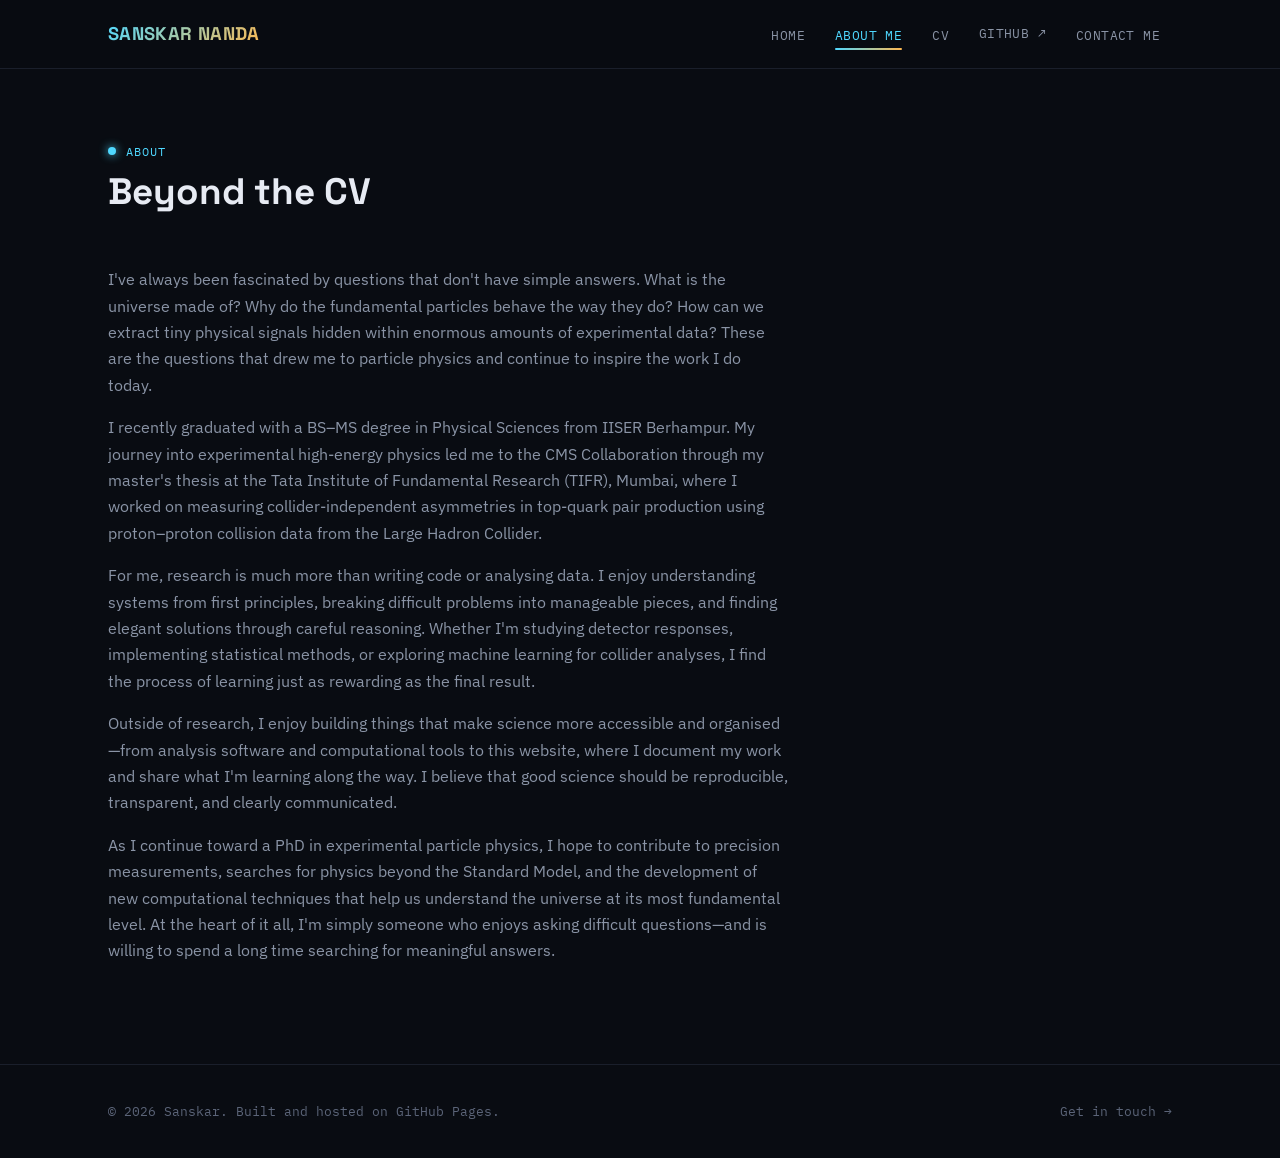
==== about.html @ da6ea50c "Initial Site" ====
<!DOCTYPE html>
<html lang="en">
<head>
<meta charset="UTF-8">
<meta name="viewport" content="width=device-width, initial-scale=1.0">
<title>About — Sanskar</title>
<link rel="preconnect" href="https://fonts.googleapis.com">
<link rel="preconnect" href="https://fonts.gstatic.com" crossorigin>
<link href="https://fonts.googleapis.com/css2?family=IBM+Plex+Mono:wght@400;500&family=IBM+Plex+Sans:wght@400;500;600&family=Space+Grotesk:wght@500;600;700&display=swap" rel="stylesheet">
<link rel="stylesheet" href="css/style.css">
</head>
<body>

<nav class="site-nav">
  <div class="wrap">
    <a href="index.html" class="logo"><span class="mark">SANSKAR NANDA</span></a>
    <button class="nav-toggle" aria-label="Toggle navigation" aria-expanded="false">☰</button>
    <ul class="nav-links">
      <li><a href="index.html" data-page="index.html">Home</a></li>
      <li><a href="about.html" data-page="about.html">About Me</a></li>
      <li><a href="cv.html" data-page="cv.html">CV</a></li>
      <li><a href="https://github.com/Sanskar-hep" target="_blank" rel="noopener" class="external-link">GitHub ↗</a></li>
      <!--<li><a href="blogs.html" data-page="blogs.html">Blogs</a></li>-->
      <li><a href="contact.html" data-page="contact.html">Contact me</a></li>
    </ul>
  </div>
</nav>

<section style="padding-top:72px;">
  <div class="wrap">
    <div class="section-head">
      <p class="eyebrow">About</p>
      <h2>Beyond the CV</h2>
    </div>

    <div class="prose">
      <p>
        I've always been fascinated by questions that don't have simple answers. What is the universe made of? Why do the fundamental particles behave the way they do? How can we extract tiny physical signals hidden within enormous amounts of experimental data? These are the questions that drew me to particle physics and continue to inspire the work I do today.
      </p>

      <p>
        I recently graduated with a BS–MS degree in Physical Sciences from IISER Berhampur. My journey into experimental high-energy physics led me to the CMS Collaboration through my master's thesis at the Tata Institute of Fundamental Research (TIFR), Mumbai, where I worked on measuring collider-independent asymmetries in top-quark pair production using proton–proton collision data from the Large Hadron Collider.
      </p>

      <p>
        For me, research is much more than writing code or analysing data. I enjoy understanding systems from first principles, breaking difficult problems into manageable pieces, and finding elegant solutions through careful reasoning. Whether I'm studying detector responses, implementing statistical methods, or exploring machine learning for collider analyses, I find the process of learning just as rewarding as the final result.
      </p>

      <p>
        Outside of research, I enjoy building things that make science more accessible and organised—from analysis software and computational tools to this website, where I document my work and share what I'm learning along the way. I believe that good science should be reproducible, transparent, and clearly communicated.
      </p>

      <p>
        As I continue toward a PhD in experimental particle physics, I hope to contribute to precision measurements, searches for physics beyond the Standard Model, and the development of new computational techniques that help us understand the universe at its most fundamental level. At the heart of it all, I'm simply someone who enjoys asking difficult questions—and is willing to spend a long time searching for meaningful answers.
      </p>
    </div>
  </div>
</section>

<footer>
  <div class="wrap">
    <span>© <span id="year"></span> Sanskar. Built and hosted on GitHub Pages.</span>
    <span><a href="contact.html">Get in touch →</a></span>
  </div>
</footer>

<script src="js/main.js"></script>
<script>document.getElementById('year').textContent = new Date().getFullYear();</script>
</body>
</html>
---- css/style.css ----
/* =========================================================
   Design tokens
   Palette is grounded in the subject: Cherenkov-blue for
   negative charge, amber for positive charge — the same
   pair that codes tracks in a real detector event display.
   ========================================================= */
:root{
  --bg: #090c12;
  --bg-panel: #11151d;
  --bg-panel-2: #161b26;
  --border: #232838;
  --border-soft: #1a1f2b;

  --text-primary: #e7ebf3;
  --text-secondary: #8a94a6;
  --text-tertiary: #5b6478;

  --cyan: #4fd8ff;
  --cyan-dim: #2a7d94;
  --amber: #ffb84f;
  --amber-dim: #93692a;

  --radius: 10px;
  --radius-sm: 6px;
  --max-width: 1120px;

  --font-display: 'Space Grotesk', sans-serif;
  --font-body: 'IBM Plex Sans', sans-serif;
  --font-mono: 'IBM Plex Mono', monospace;
}

*, *::before, *::after{ box-sizing: border-box; }

html{ scroll-behavior: smooth; }

@media (prefers-reduced-motion: reduce){
  html{ scroll-behavior: auto; }
  *{ animation-duration: 0.001ms !important; animation-iteration-count: 1 !important; transition-duration: 0.001ms !important; }
}

body{
  margin: 0;
  background: var(--bg);
  color: var(--text-primary);
  font-family: var(--font-body);
  font-size: 16px;
  line-height: 1.65;
  -webkit-font-smoothing: antialiased;
}

a{ color: inherit; text-decoration: none; }

img{ max-width: 100%; display: block; }

::selection{ background: var(--cyan); color: #04121a; }

:focus-visible{
  outline: 2px solid var(--cyan);
  outline-offset: 3px;
  border-radius: 3px;
}

.wrap{
  max-width: var(--max-width);
  margin: 0 auto;
  padding: 0 28px;
}

/* =========================================================
   Nav
   ========================================================= */
.site-nav{
  position: sticky;
  top: 0;
  z-index: 50;
  background: rgba(9, 12, 18, 0.82);
  backdrop-filter: blur(10px);
  border-bottom: 1px solid var(--border-soft);
}

.site-nav .wrap{
  display: flex;
  align-items: center;
  justify-content: space-between;
  height: 68px;
}

.logo{
  font-family: var(--font-display);
  font-weight: 700;
  font-size: 1.15rem;
  letter-spacing: 0.02em;
  display: flex;
  align-items: baseline;
  gap: 10px;
}

.logo .mark{
  background: linear-gradient(135deg, var(--cyan), var(--amber));
  -webkit-background-clip: text;
  background-clip: text;
  color: transparent;
}

.logo .role{
  font-family: var(--font-mono);
  font-size: 0.68rem;
  color: var(--text-tertiary);
  letter-spacing: 0.06em;
  text-transform: uppercase;
  display: none;
}

@media (min-width: 640px){
  .logo .role{ display: inline; }
}

.nav-links{
  display: flex;
  align-items: center;
  gap: 6px;
  list-style: none;
  margin: 0;
  padding: 0;
}

.nav-links a{
  font-family: var(--font-mono);
  font-size: 0.82rem;
  letter-spacing: 0.03em;
  text-transform: uppercase;
  color: var(--text-secondary);
  padding: 8px 12px;
  border-radius: var(--radius-sm);
  transition: color 0.15s ease, background 0.15s ease;
  position: relative;
}

.nav-links a:hover{ color: var(--text-primary); background: var(--bg-panel); }

.nav-links a.active{ color: var(--cyan); }

.nav-links a.active::after{
  content: "";
  position: absolute;
  left: 12px;
  right: 12px;
  bottom: 2px;
  height: 2px;
  background: linear-gradient(90deg, var(--cyan), var(--amber));
  border-radius: 2px;
}

.nav-links a.external-link{
  display: inline-flex;
  align-items: center;
  gap: 4px;
}

.nav-toggle{
  display: none;
  background: none;
  border: 1px solid var(--border);
  border-radius: var(--radius-sm);
  color: var(--text-primary);
  width: 40px;
  height: 40px;
  align-items: center;
  justify-content: center;
  cursor: pointer;
}

@media (max-width: 780px){
  .nav-toggle{ display: flex; }
  .nav-links{
    position: absolute;
    top: 68px;
    left: 0;
    right: 0;
    flex-direction: column;
    align-items: stretch;
    background: var(--bg-panel);
    border-bottom: 1px solid var(--border);
    padding: 10px;
    gap: 2px;
    display: none;
  }
  .nav-links.open{ display: flex; }
  .nav-links a{ padding: 12px 14px; }
  .nav-links a.active::after{ display: none; }
  .nav-links a.active{ background: var(--bg-panel-2); }
}

/* =========================================================
   Hero (home page only)
   ========================================================= */
.hero{
  position: relative;
  overflow: hidden;
  border-bottom: 1px solid var(--border-soft);
}

.hero canvas{
  position: absolute;
  inset: 0;
  width: 100%;
  height: 100%;
  opacity: 0.55;
}

.hero-inner{
  position: relative;
  z-index: 2;
  padding: 108px 0 96px;
  display: flex;
  align-items: center;
  gap: 56px;
}

.hero-text{ flex: 1; min-width: 0; order: 1; }

.hero-photo{ flex-shrink: 0; order: 2; }

.hero-photo .frame{
  width: clamp(220px, 26vw, 500px);
  height: clamp(220px, 26vw, 500px);
  border-radius: 50%;
  padding: 5px;
  background: linear-gradient(135deg, var(--cyan), var(--amber));
  box-shadow: 0 0 44px rgba(79, 216, 255, 0.28);
}

.hero-photo img{
  width: 100%;
  height: 100%;
  border-radius: 50%;
  object-fit: cover;
  display: block;
  border: 4px solid var(--bg);
}

@media (max-width: 780px){
  .hero-inner{ flex-direction: column; text-align: center; gap: 32px; }
  .hero-photo{ order: -1; }
  .hero-actions{ justify-content: center; }
  .hero p.lede{ margin-left: auto; margin-right: auto; }
}

.eyebrow{
  font-family: var(--font-mono);
  font-size: 0.78rem;
  letter-spacing: 0.08em;
  text-transform: uppercase;
  color: var(--amber);
  margin: 0 0 18px;
  display: flex;
  align-items: center;
  gap: 10px;
}

.eyebrow::before{
  content: "";
  width: 8px;
  height: 8px;
  border-radius: 50%;
  background: var(--amber);
  box-shadow: 0 0 10px var(--amber);
}

.hero h1{
  font-family: var(--font-display);
  font-size: clamp(2.6rem, 6vw, 4.4rem);
  line-height: 1.03;
  margin: 0 0 20px;
  max-width: 14ch;
}

.hero h1 .accent{
  background: linear-gradient(135deg, var(--cyan), var(--amber));
  -webkit-background-clip: text;
  background-clip: text;
  color: transparent;
}

.hero p.lede{
  font-size: 1.1rem;
  color: var(--text-secondary);
  max-width: 56ch;
  margin: 0 0 36px;
}

.hero-actions{
  display: flex;
  gap: 14px;
  flex-wrap: wrap;
}

/* =========================================================
   Buttons
   ========================================================= */
.btn{
  font-family: var(--font-mono);
  font-size: 0.86rem;
  letter-spacing: 0.02em;
  padding: 13px 24px;
  border-radius: var(--radius-sm);
  border: 1px solid transparent;
  display: inline-flex;
  align-items: center;
  gap: 8px;
  cursor: pointer;
  transition: transform 0.15s ease, border-color 0.15s ease, background 0.15s ease;
}

.btn:hover{ transform: translateY(-1px); }

.btn-primary{
  background: linear-gradient(135deg, var(--cyan), #35a9c4);
  color: #04121a;
  font-weight: 600;
}

.btn-primary:hover{ box-shadow: 0 0 24px rgba(79, 216, 255, 0.35); }

.btn-ghost{
  border-color: var(--border);
  color: var(--text-primary);
  background: var(--bg-panel);
}

.btn-ghost:hover{ border-color: var(--cyan); color: var(--cyan); }

/* =========================================================
   Stat strip
   ========================================================= */
.stat-strip{
  border-bottom: 1px solid var(--border-soft);
  background: var(--bg-panel);
}

.stat-strip .wrap{
  display: grid;
  grid-template-columns: repeat(auto-fit, minmax(220px, 1fr));
  gap: 0;
}

.stat{
  padding: 26px 0;
  border-right: 1px solid var(--border-soft);
}

.stat:last-child{ border-right: none; }

.stat .label{
  font-family: var(--font-mono);
  font-size: 0.72rem;
  text-transform: uppercase;
  letter-spacing: 0.06em;
  color: var(--text-tertiary);
  margin-bottom: 6px;
}

.stat .value{
  font-family: var(--font-display);
  font-size: 1.05rem;
  color: var(--text-primary);
}

/* =========================================================
   Sections
   ========================================================= */
section{ padding: 84px 0; }

.section-head{ margin-bottom: 44px; max-width: 62ch; }

.section-head .eyebrow{ color: var(--cyan); }
.section-head .eyebrow::before{ background: var(--cyan); box-shadow: 0 0 10px var(--cyan); }

.section-head h2{
  font-family: var(--font-display);
  font-size: clamp(1.7rem, 3vw, 2.3rem);
  margin: 0 0 14px;
}

.section-head p{ color: var(--text-secondary); margin: 0; }

.prose p{ color: var(--text-secondary); max-width: 68ch; }
.prose p + p{ margin-top: 16px; }

/* =========================================================
   Cards (projects / blog)
   ========================================================= */
.card-grid{
  display: grid;
  grid-template-columns: repeat(auto-fit, minmax(300px, 1fr));
  gap: 20px;
}

.card{
  background: var(--bg-panel);
  border: 1px solid var(--border);
  border-radius: var(--radius);
  padding: 26px;
  display: flex;
  flex-direction: column;
  gap: 14px;
  transition: border-color 0.15s ease, transform 0.15s ease;
}

.card:hover{ border-color: var(--cyan-dim); transform: translateY(-2px); }

.card h3{
  font-family: var(--font-display);
  font-size: 1.15rem;
  margin: 0;
}

.card p{ color: var(--text-secondary); margin: 0; font-size: 0.95rem; }

.tag-row{ display: flex; flex-wrap: wrap; gap: 8px; }

.tag{
  font-family: var(--font-mono);
  font-size: 0.7rem;
  letter-spacing: 0.02em;
  padding: 4px 9px;
  border-radius: 4px;
  background: var(--bg-panel-2);
  border: 1px solid var(--border);
  color: var(--text-secondary);
}

.card-link{
  margin-top: auto;
  font-family: var(--font-mono);
  font-size: 0.82rem;
  color: var(--cyan);
  display: inline-flex;
  align-items: center;
  gap: 6px;
}

/* =========================================================
   CV / timeline
   ========================================================= */
.timeline{
  border-left: 1px solid var(--border);
  margin-left: 6px;
  padding-left: 30px;
  display: flex;
  flex-direction: column;
  gap: 40px;
}

.timeline-item{ position: relative; }

.timeline-item::before{
  content: "";
  position: absolute;
  left: -35px;
  top: 4px;
  width: 10px;
  height: 10px;
  border-radius: 50%;
  background: var(--bg);
  border: 2px solid var(--cyan);
}

.timeline-item .when{
  font-family: var(--font-mono);
  font-size: 0.78rem;
  color: var(--amber);
  text-transform: uppercase;
  letter-spacing: 0.04em;
  margin-bottom: 6px;
}

.timeline-item h3{
  font-family: var(--font-display);
  font-size: 1.15rem;
  margin: 0 0 4px;
}

.timeline-item .where{
  color: var(--text-secondary);
  font-size: 0.92rem;
  margin-bottom: 10px;
}

.timeline-item ul{
  margin: 0;
  padding-left: 18px;
  color: var(--text-secondary);
  font-size: 0.94rem;
  display: flex;
  flex-direction: column;
  gap: 6px;
}

.skill-groups{
  display: grid;
  grid-template-columns: repeat(auto-fit, minmax(240px, 1fr));
  gap: 24px;
}

.skill-group h4{
  font-family: var(--font-mono);
  font-size: 0.78rem;
  text-transform: uppercase;
  letter-spacing: 0.05em;
  color: var(--text-tertiary);
  margin: 0 0 12px;
}

.skill-group ul{
  list-style: none;
  margin: 0;
  padding: 0;
  display: flex;
  flex-direction: column;
  gap: 8px;
  color: var(--text-primary);
  font-size: 0.95rem;
}

/* =========================================================
   Contact
   ========================================================= */
.contact-grid{
  display: grid;
  grid-template-columns: repeat(auto-fit, minmax(260px, 1fr));
  gap: 18px;
}

.contact-card{
  background: var(--bg-panel);
  border: 1px solid var(--border);
  border-radius: var(--radius);
  padding: 24px;
  display: flex;
  flex-direction: column;
  gap: 8px;
}

.contact-card .label{
  font-family: var(--font-mono);
  font-size: 0.72rem;
  text-transform: uppercase;
  letter-spacing: 0.06em;
  color: var(--text-tertiary);
}

.contact-card .value{
  font-family: var(--font-display);
  font-size: 1.05rem;
}

.contact-card a.value:hover{ color: var(--cyan); }

/* =========================================================
   Footer
   ========================================================= */
footer{
  border-top: 1px solid var(--border-soft);
  padding: 36px 0;
}

footer .wrap{
  display: flex;
  justify-content: space-between;
  align-items: center;
  flex-wrap: wrap;
  gap: 12px;
  font-family: var(--font-mono);
  font-size: 0.8rem;
  color: var(--text-tertiary);
}

footer a:hover{ color: var(--cyan); }

/* =========================================================
   Utility
   ========================================================= */
.empty-note{
  border: 1px dashed var(--border);
  border-radius: var(--radius);
  padding: 32px;
  color: var(--text-secondary);
  font-size: 0.95rem;
}


.contact-card{
  flex-direction: row;
  align-items: center;
  gap: 16px;
}

.contact-card .icon{
  flex-shrink: 0;
  width: 44px;
  height: 44px;
  border-radius: 50%;
  display: flex;
  align-items: center;
  justify-content: center;
  background: var(--bg-panel-2);
  border: 1px solid var(--border);
  color: var(--cyan);
}

.contact-card .icon svg{
  width: 20px;
  height: 20px;
}

.contact-card .text{
  display: flex;
  flex-direction: column;
  gap: 4px;
}
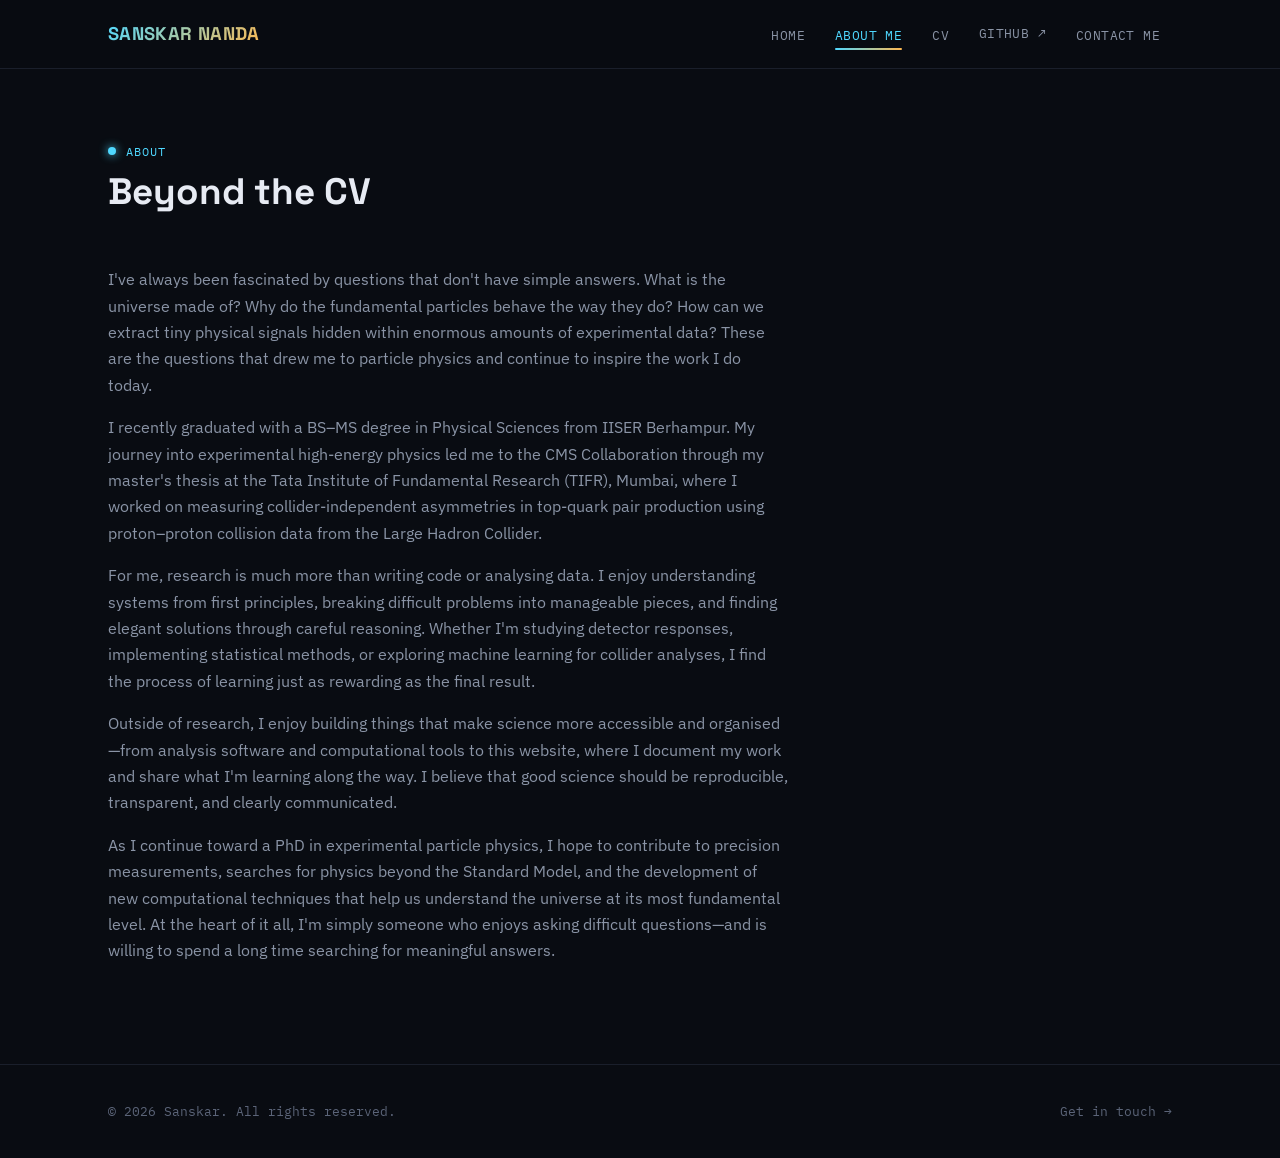
==== commit 2745647c: "Small Changes in the lower panel writing" ====
--- a/about.html
+++ b/about.html
@@ -59,7 +59,7 @@
 
 <footer>
   <div class="wrap">
-    <span>© <span id="year"></span> Sanskar. Built and hosted on GitHub Pages.</span>
+    <span>© <span id="year"></span> Sanskar. All rights reserved.</span>
     <span><a href="contact.html">Get in touch →</a></span>
   </div>
 </footer>
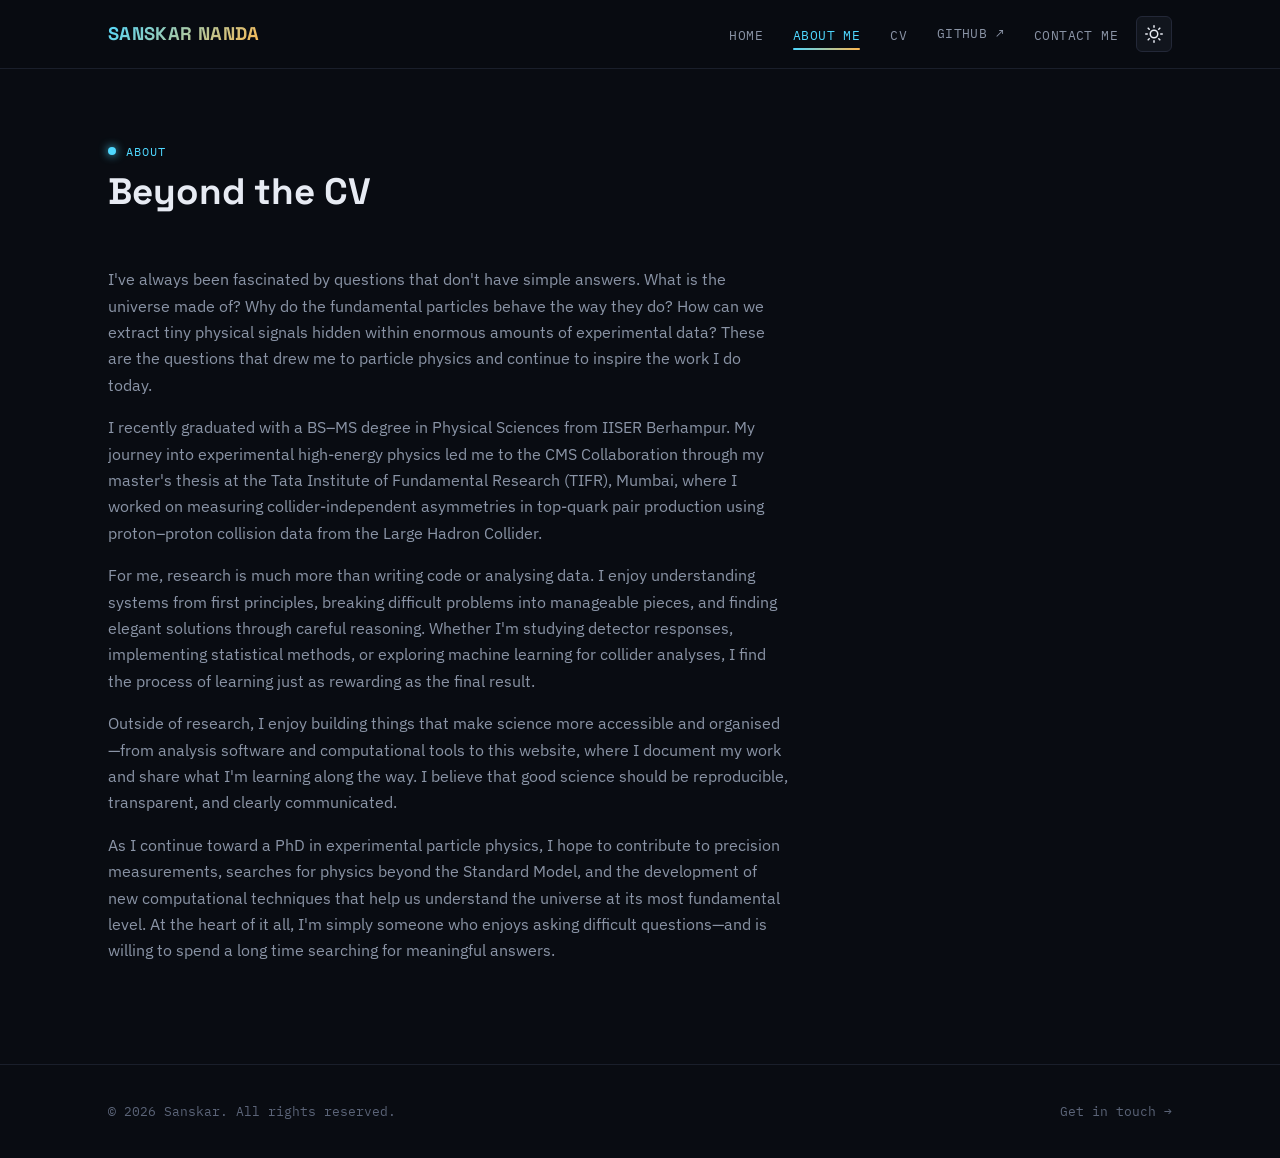
==== commit 6ded9467: "Added the light/dark theme option" ====
--- a/about.html
+++ b/about.html
@@ -1,12 +1,14 @@
 <!DOCTYPE html>
 <html lang="en">
 <head>
+<script>(function(){var t=localStorage.getItem("theme");if(t==="light")document.documentElement.setAttribute("data-theme","light");})();</script>
 <meta charset="UTF-8">
 <meta name="viewport" content="width=device-width, initial-scale=1.0">
 <title>About — Sanskar</title>
 <link rel="preconnect" href="https://fonts.googleapis.com">
 <link rel="preconnect" href="https://fonts.gstatic.com" crossorigin>
 <link href="https://fonts.googleapis.com/css2?family=IBM+Plex+Mono:wght@400;500&family=IBM+Plex+Sans:wght@400;500;600&family=Space+Grotesk:wght@500;600;700&display=swap" rel="stylesheet">
+<link rel="icon" href="assets/favicon.svg" type="image/svg+xml"> 
 <link rel="stylesheet" href="css/style.css">
 </head>
 <body>
@@ -22,6 +24,8 @@
       <li><a href="https://github.com/Sanskar-hep" target="_blank" rel="noopener" class="external-link">GitHub ↗</a></li>
       <!--<li><a href="blogs.html" data-page="blogs.html">Blogs</a></li>-->
       <li><a href="contact.html" data-page="contact.html">Contact me</a></li>
+      <li><button id="theme-toggle" class="theme-toggle" aria-label="Toggle light and dark mode"><svg class="icon-sun" viewBox="0 0 24 24" fill="none" stroke="currentColor" stroke-width="2" stroke-linecap="round" stroke-linejoin="round"><circle cx="12" cy="12" r="5"/><path d="M12 1v2M12 21v2M4.22 4.22l1.42 1.42M18.36 18.36l1.42 1.42M1 12h2M21 12h2M4.22 19.78l1.42-1.42M18.36 5.64l1.42-1.42"/></svg><svg class="icon-moon" viewBox="0 0 24 24" fill="none" stroke="currentColor" stroke-width="2" stroke-linecap="round" stroke-linejoin="round"><path d="M21 12.79A9 9 0 1 1 11.21 3 7 7 0 0 0 21 12.79Z"/></svg></button></li>
+    </ul>
     </ul>
   </div>
 </nav>
--- a/css/style.css
+++ b/css/style.css
@@ -30,6 +30,37 @@
 }
 
 *, *::before, *::after{ box-sizing: border-box; }
+
+/* =========================================================
+   Light theme
+   Same variable names, lighter values. Toggled by setting
+   data-theme="light" on <html> (see js/main.js).
+   ========================================================= */
+[data-theme="light"]{
+  --bg: #f7f8fa;
+  --bg-panel: #ffffff;
+  --bg-panel-2: #eef0f4;
+  --border: #dde1e8;
+  --border-soft: #e6e9ee;
+
+  --text-primary: #14181f;
+  --text-secondary: #4b5566;
+  --text-tertiary: #7a8494;
+
+  --cyan: #0891b2;
+  --cyan-dim: #7dd3e0;
+  --amber: #b45309;
+  --amber-dim: #f0b467;
+}
+
+[data-theme="light"] .site-nav{
+  background: rgba(247, 248, 250, 0.85);
+}
+
+[data-theme="light"] ::selection{
+  background: var(--cyan);
+  color: #ffffff;
+}
 
 html{ scroll-behavior: smooth; }
 
@@ -169,6 +200,29 @@
   justify-content: center;
   cursor: pointer;
 }
+
+.theme-toggle{
+  display: flex;
+  align-items: center;
+  justify-content: center;
+  width: 36px;
+  height: 36px;
+  border: 1px solid var(--border);
+  border-radius: var(--radius-sm);
+  background: var(--bg-panel);
+  color: var(--text-primary);
+  cursor: pointer;
+  transition: border-color 0.15s ease, color 0.15s ease;
+}
+
+.theme-toggle:hover{ border-color: var(--cyan); color: var(--cyan); }
+
+.theme-toggle svg{ width: 18px; height: 18px; }
+
+.theme-toggle .icon-moon{ display: none; }
+
+[data-theme="light"] .theme-toggle .icon-sun{ display: none; }
+[data-theme="light"] .theme-toggle .icon-moon{ display: block; }
 
 @media (max-width: 780px){
   .nav-toggle{ display: flex; }
@@ -587,35 +641,4 @@
   padding: 32px;
   color: var(--text-secondary);
   font-size: 0.95rem;
-}
-
-
-.contact-card{
-  flex-direction: row;
-  align-items: center;
-  gap: 16px;
-}
-
-.contact-card .icon{
-  flex-shrink: 0;
-  width: 44px;
-  height: 44px;
-  border-radius: 50%;
-  display: flex;
-  align-items: center;
-  justify-content: center;
-  background: var(--bg-panel-2);
-  border: 1px solid var(--border);
-  color: var(--cyan);
-}
-
-.contact-card .icon svg{
-  width: 20px;
-  height: 20px;
-}
-
-.contact-card .text{
-  display: flex;
-  flex-direction: column;
-  gap: 4px;
 }
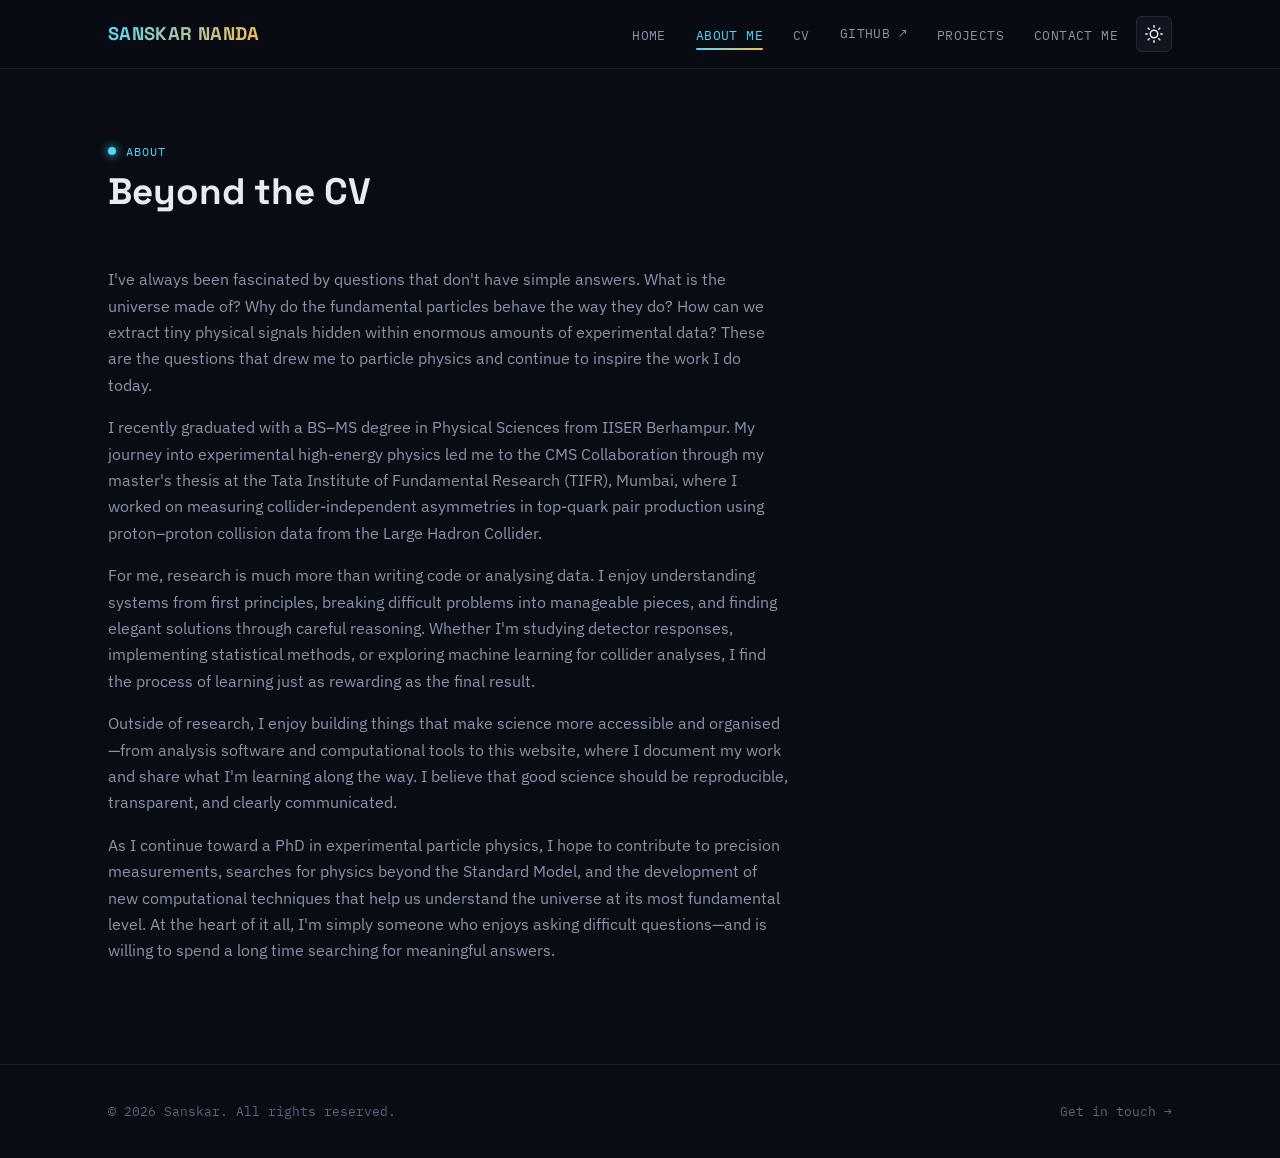
==== commit 32dd71d5: "Added the projects tab first commit" ====
--- a/about.html
+++ b/about.html
@@ -22,6 +22,7 @@
       <li><a href="about.html" data-page="about.html">About Me</a></li>
       <li><a href="cv.html" data-page="cv.html">CV</a></li>
       <li><a href="https://github.com/Sanskar-hep" target="_blank" rel="noopener" class="external-link">GitHub ↗</a></li>
+      <li><a href="projects.html" data-page="projects.html">Projects</a></li>
       <!--<li><a href="blogs.html" data-page="blogs.html">Blogs</a></li>-->
       <li><a href="contact.html" data-page="contact.html">Contact me</a></li>
       <li><button id="theme-toggle" class="theme-toggle" aria-label="Toggle light and dark mode"><svg class="icon-sun" viewBox="0 0 24 24" fill="none" stroke="currentColor" stroke-width="2" stroke-linecap="round" stroke-linejoin="round"><circle cx="12" cy="12" r="5"/><path d="M12 1v2M12 21v2M4.22 4.22l1.42 1.42M18.36 18.36l1.42 1.42M1 12h2M21 12h2M4.22 19.78l1.42-1.42M18.36 5.64l1.42-1.42"/></svg><svg class="icon-moon" viewBox="0 0 24 24" fill="none" stroke="currentColor" stroke-width="2" stroke-linecap="round" stroke-linejoin="round"><path d="M21 12.79A9 9 0 1 1 11.21 3 7 7 0 0 0 21 12.79Z"/></svg></button></li>
--- a/css/style.css
+++ b/css/style.css
@@ -641,4 +641,81 @@
   padding: 32px;
   color: var(--text-secondary);
   font-size: 0.95rem;
-}+}
+
+/* =========================================================
+   CV request gate
+   ========================================================= */
+.cv-gate-backdrop{
+  position: fixed;
+  inset: 0;
+  background: rgba(4, 6, 10, 0.7);
+  backdrop-filter: blur(4px);
+  display: flex;
+  align-items: center;
+  justify-content: center;
+  z-index: 100;
+  padding: 20px;
+}
+
+.cv-gate{
+  background: var(--bg-panel);
+  border: 1px solid var(--border);
+  border-radius: var(--radius);
+  padding: 28px;
+  max-width: 380px;
+  width: 100%;
+  position: relative;
+}
+
+.cv-gate h3{
+  font-family: var(--font-display);
+  font-size: 1.1rem;
+  margin: 0 0 8px;
+}
+
+.cv-gate p{
+  color: var(--text-secondary);
+  font-size: 0.92rem;
+  margin: 0 0 18px;
+}
+
+.cv-gate form{
+  display: flex;
+  flex-direction: column;
+  gap: 10px;
+}
+
+.cv-gate input{
+  font-family: var(--font-body);
+  font-size: 0.94rem;
+  padding: 11px 13px;
+  border-radius: var(--radius-sm);
+  border: 1px solid var(--border);
+  background: var(--bg-panel-2);
+  color: var(--text-primary);
+}
+
+.cv-gate input:focus{ outline: 2px solid var(--cyan); outline-offset: 1px; }
+
+.cv-gate-status{
+  font-family: var(--font-mono);
+  font-size: 0.8rem;
+  color: var(--cyan);
+  margin-top: 10px !important;
+  min-height: 1em;
+}
+
+.cv-gate-close{
+  position: absolute;
+  top: 14px;
+  right: 14px;
+  background: none;
+  border: none;
+  color: var(--text-tertiary);
+  font-size: 1.2rem;
+  cursor: pointer;
+  line-height: 1;
+}
+
+.cv-gate-close:hover{ color: var(--text-primary); }
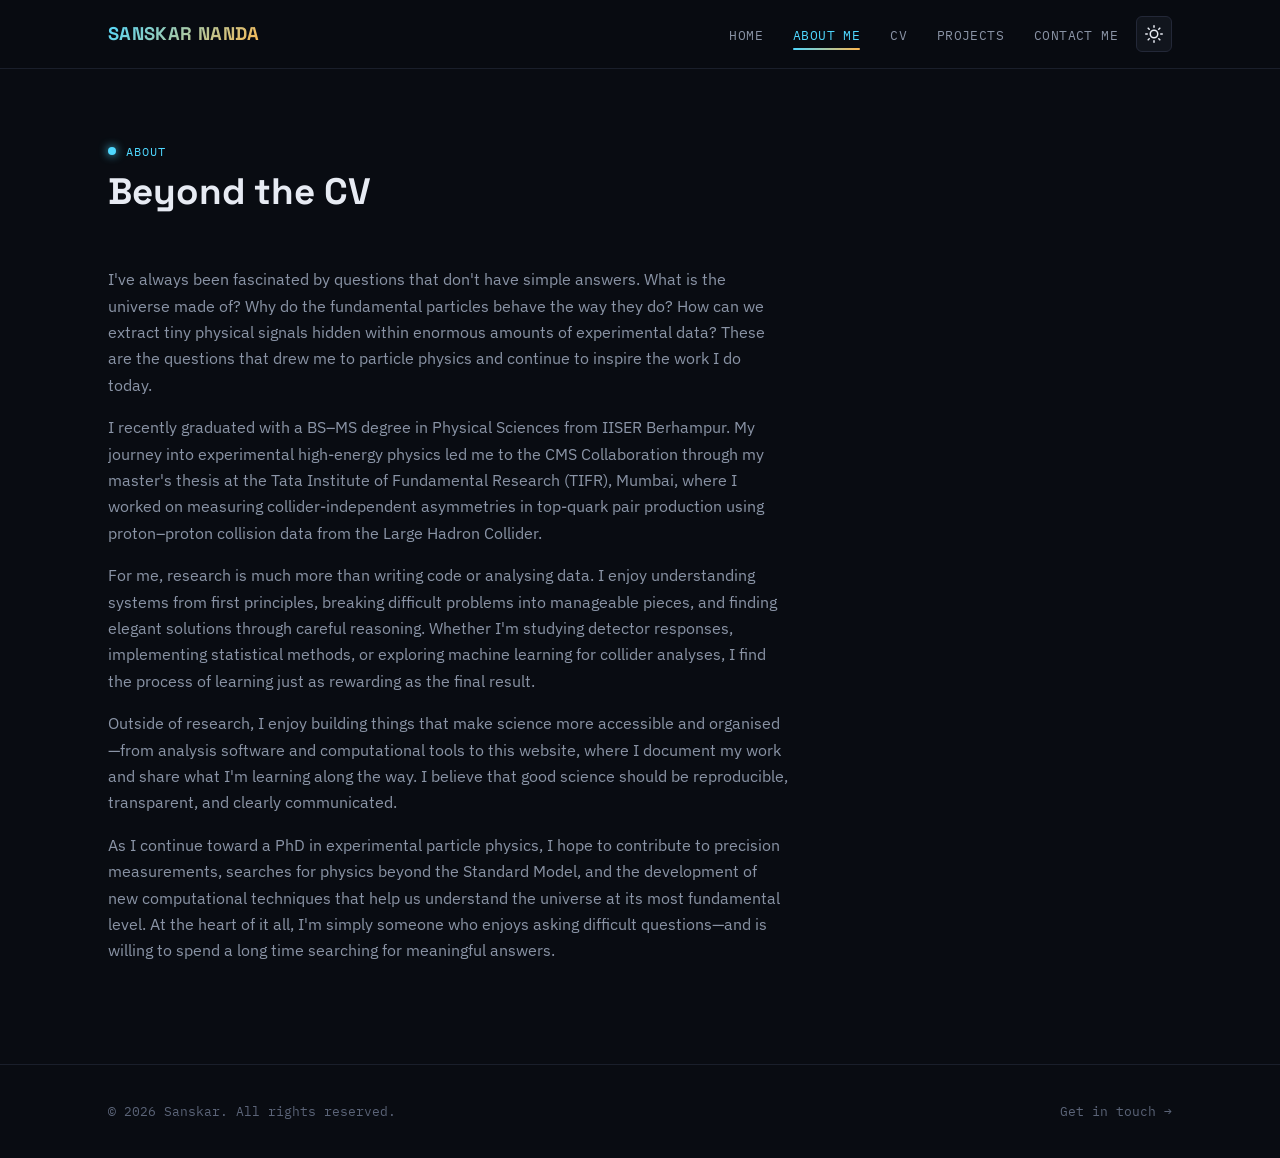
==== commit 3ff2beb0: "Removed the GitHub Tab, switched to Projects tab" ====
--- a/about.html
+++ b/about.html
@@ -21,7 +21,7 @@
       <li><a href="index.html" data-page="index.html">Home</a></li>
       <li><a href="about.html" data-page="about.html">About Me</a></li>
       <li><a href="cv.html" data-page="cv.html">CV</a></li>
-      <li><a href="https://github.com/Sanskar-hep" target="_blank" rel="noopener" class="external-link">GitHub ↗</a></li>
+      <!-- <li><a href="https://github.com/Sanskar-hep" target="_blank" rel="noopener" class="external-link">GitHub ↗</a></li> -->
       <li><a href="projects.html" data-page="projects.html">Projects</a></li>
       <!--<li><a href="blogs.html" data-page="blogs.html">Blogs</a></li>-->
       <li><a href="contact.html" data-page="contact.html">Contact me</a></li>
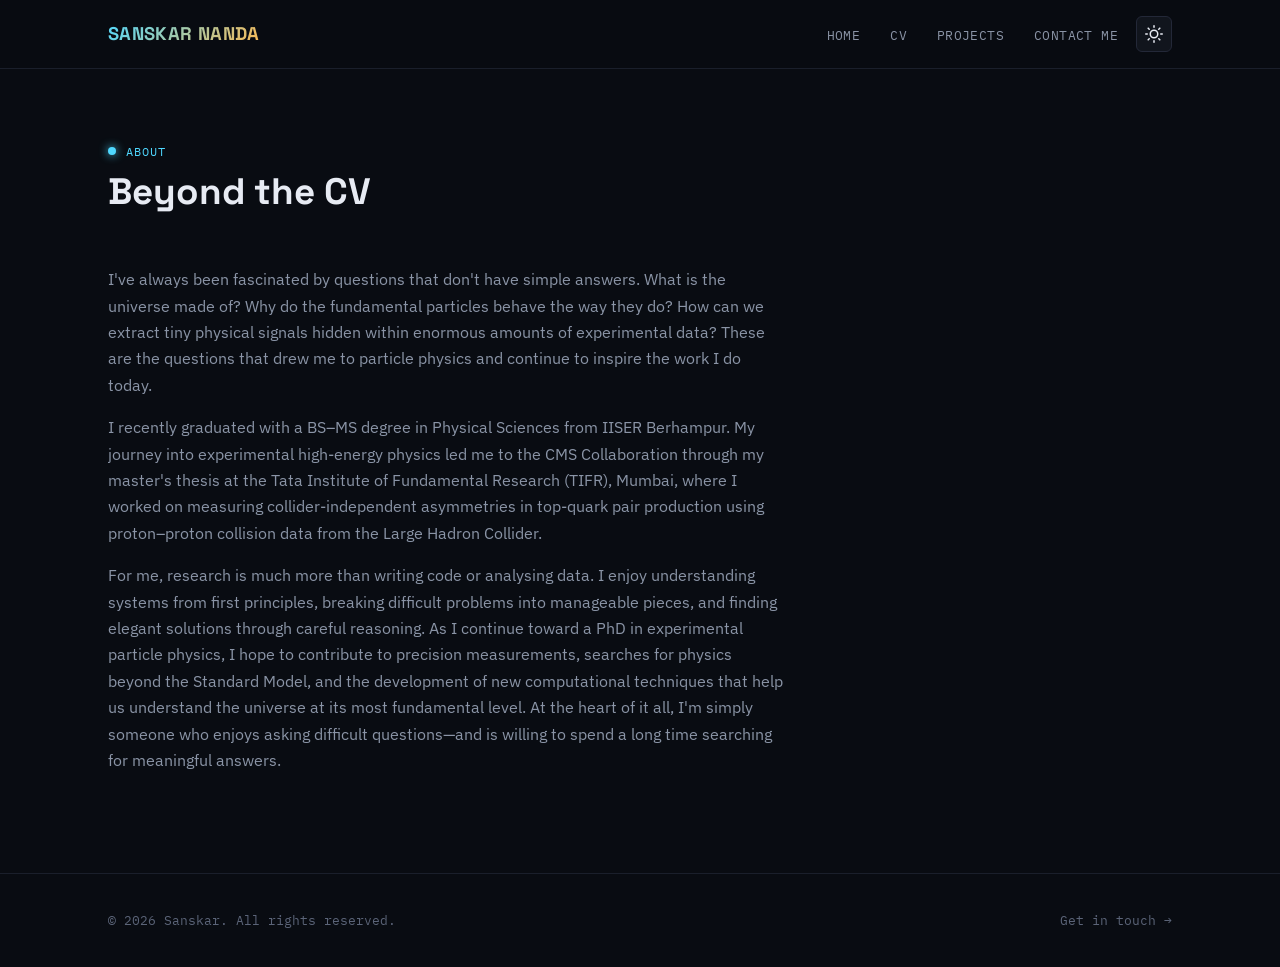
==== commit f3af7008: "Removed the about me section for temporary time" ====
--- a/about.html
+++ b/about.html
@@ -19,7 +19,7 @@
     <button class="nav-toggle" aria-label="Toggle navigation" aria-expanded="false">☰</button>
     <ul class="nav-links">
       <li><a href="index.html" data-page="index.html">Home</a></li>
-      <li><a href="about.html" data-page="about.html">About Me</a></li>
+      <!-- <li><a href="about.html" data-page="about.html">About Me</a></li> -->
       <li><a href="cv.html" data-page="cv.html">CV</a></li>
       <!-- <li><a href="https://github.com/Sanskar-hep" target="_blank" rel="noopener" class="external-link">GitHub ↗</a></li> -->
       <li><a href="projects.html" data-page="projects.html">Projects</a></li>
@@ -48,16 +48,8 @@
       </p>
 
       <p>
-        For me, research is much more than writing code or analysing data. I enjoy understanding systems from first principles, breaking difficult problems into manageable pieces, and finding elegant solutions through careful reasoning. Whether I'm studying detector responses, implementing statistical methods, or exploring machine learning for collider analyses, I find the process of learning just as rewarding as the final result.
-      </p>
+        For me, research is much more than writing code or analysing data. I enjoy understanding systems from first principles, breaking difficult problems into manageable pieces, and finding elegant solutions through careful reasoning. As I continue toward a PhD in experimental particle physics, I hope to contribute to precision measurements, searches for physics beyond the Standard Model, and the development of new computational techniques that help us understand the universe at its most fundamental level. At the heart of it all, I'm simply someone who enjoys asking difficult questions—and is willing to spend a long time searching for meaningful answers.
 
-      <p>
-        Outside of research, I enjoy building things that make science more accessible and organised—from analysis software and computational tools to this website, where I document my work and share what I'm learning along the way. I believe that good science should be reproducible, transparent, and clearly communicated.
-      </p>
-
-      <p>
-        As I continue toward a PhD in experimental particle physics, I hope to contribute to precision measurements, searches for physics beyond the Standard Model, and the development of new computational techniques that help us understand the universe at its most fundamental level. At the heart of it all, I'm simply someone who enjoys asking difficult questions—and is willing to spend a long time searching for meaningful answers.
-      </p>
     </div>
   </div>
 </section>
--- a/css/style.css
+++ b/css/style.css
@@ -459,6 +459,8 @@
   flex-direction: column;
   gap: 14px;
   transition: border-color 0.15s ease, transform 0.15s ease;
+  text-decoration: none;
+  color: inherit;
 }
 
 .card:hover{ border-color: var(--cyan-dim); transform: translateY(-2px); }
@@ -658,6 +660,8 @@
   padding: 20px;
 }
 
+.cv-gate-backdrop[hidden]{ display: none; }
+
 .cv-gate{
   background: var(--bg-panel);
   border: 1px solid var(--border);
@@ -718,4 +722,99 @@
   line-height: 1;
 }
 
-.cv-gate-close:hover{ color: var(--text-primary); }+.cv-gate-close:hover{ color: var(--text-primary); }
+
+/* =========================================================
+   Project preview modal (reuses .cv-gate-backdrop styling)
+   ========================================================= */
+.project-actions{
+  margin-top: auto;
+  display: flex;
+  gap: 10px;
+  flex-wrap: wrap;
+}
+
+.project-actions .btn{ padding: 10px 16px; font-size: 0.8rem; }
+
+.readme-modal{ max-width: 620px; width: 100%; }
+
+.readme-modal h3{
+  font-family: var(--font-display);
+  font-size: 1.2rem;
+  margin: 0 0 14px;
+}
+
+.readme-body{
+  font-family: var(--font-body);
+  font-size: 0.92rem;
+  line-height: 1.65;
+  color: var(--text-secondary);
+  max-height: 55vh;
+  overflow-y: auto;
+  background: var(--bg-panel-2);
+  border: 1px solid var(--border);
+  border-radius: var(--radius-sm);
+  padding: 20px;
+}
+
+.readme-body h1, .readme-body h2, .readme-body h3{
+  font-family: var(--font-display);
+  color: var(--text-primary);
+  margin: 20px 0 10px;
+  line-height: 1.3;
+}
+
+.readme-body h1{ font-size: 1.3rem; }
+.readme-body h2{ font-size: 1.12rem; }
+.readme-body h3{ font-size: 1rem; }
+
+.readme-body p, .readme-body ul, .readme-body ol{ margin: 0 0 14px; }
+
+.readme-body ul, .readme-body ol{ padding-left: 22px; }
+
+.readme-body li{ margin-bottom: 6px; }
+
+.readme-body a{ color: var(--cyan); text-decoration: underline; text-underline-offset: 2px; }
+
+.readme-body code{
+  font-family: var(--font-mono);
+  font-size: 0.82em;
+  background: var(--bg-panel);
+  border: 1px solid var(--border);
+  border-radius: 4px;
+  padding: 2px 5px;
+}
+
+.readme-body pre{
+  background: var(--bg-panel);
+  border: 1px solid var(--border);
+  border-radius: var(--radius-sm);
+  padding: 14px;
+  overflow-x: auto;
+  margin: 0 0 14px;
+}
+
+.readme-body pre code{
+  border: none;
+  padding: 0;
+  background: none;
+}
+
+.readme-body blockquote{
+  border-left: 3px solid var(--cyan-dim);
+  margin: 0 0 14px;
+  padding: 2px 0 2px 14px;
+  color: var(--text-tertiary);
+}
+
+.readme-body img{ max-width: 100%; border-radius: var(--radius-sm); margin: 8px 0; }
+
+.readme-body hr{ border: none; border-top: 1px solid var(--border); margin: 18px 0; }
+
+.readme-body table{ border-collapse: collapse; width: 100%; margin: 0 0 14px; font-size: 0.85rem; }
+
+.readme-body th, .readme-body td{
+  border: 1px solid var(--border);
+  padding: 6px 10px;
+  text-align: left;
+}
